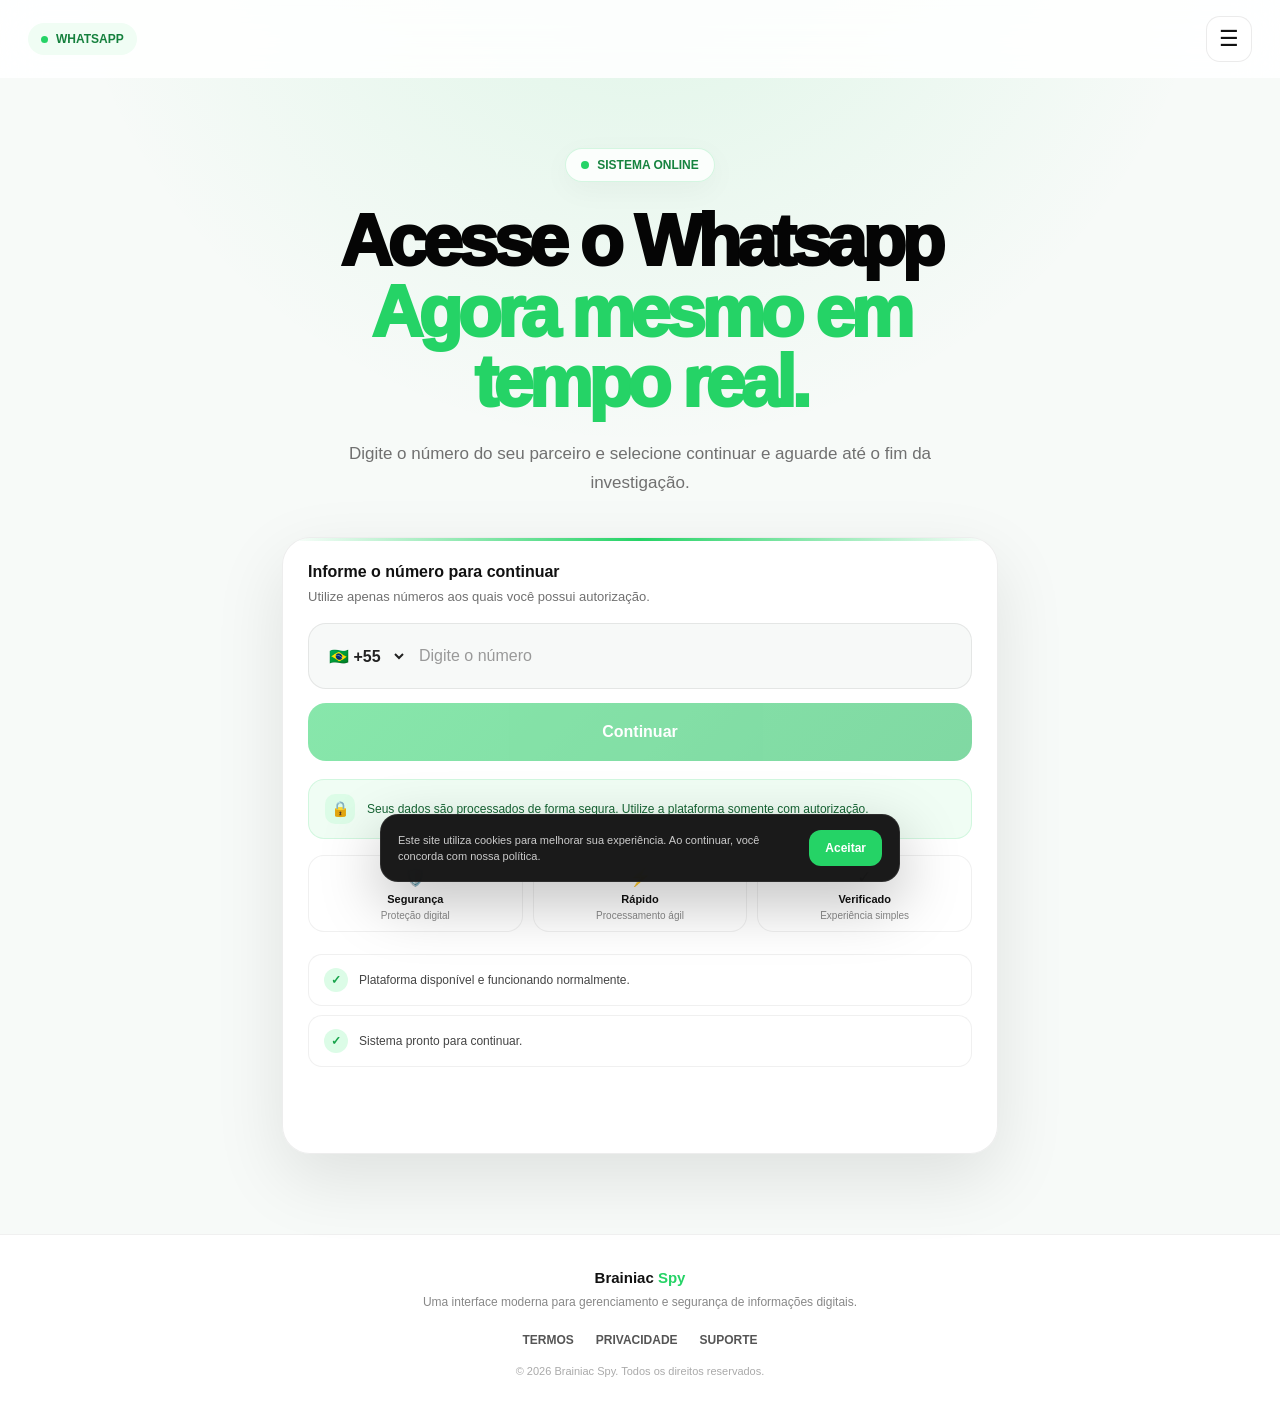
==== numero/index.html @ 548ea739 "primeirocodigo" ====
<!DOCTYPE html>
<html lang="pt-BR">
<head>
  <meta charset="UTF-8">
  <meta name="viewport" content="width=device-width, initial-scale=1.0">

  <title>Brainiac Spy</title>

  <meta
    name="description"
    content="Brainiac Spy — plataforma moderna para segurança e gestão digital."
  >

  <style>
    :root {
      --green: #25D366;
      --green-dark: #128C4A;
      --green-light: #dcfce7;

      --black: #050505;
      --black-soft: #111111;
      --text: #111111;
      --muted: #707070;

      --white: #ffffff;
      --surface: #f7faf8;

      --border: rgba(0, 0, 0, .08);

      --shadow:
        0 25px 70px rgba(0, 0, 0, .10);

      --shadow-green:
        0 18px 45px rgba(37, 211, 102, .25);
    }

    * {
      margin: 0;
      padding: 0;
      box-sizing: border-box;
    }

    html {
      scroll-behavior: smooth;
    }

    body {
      min-height: 100vh;
      font-family: Inter, Arial, Helvetica, sans-serif;
      color: var(--text);
      background:
        radial-gradient(
          circle at 50% -10%,
          rgba(37, 211, 102, .13),
          transparent 35%
        ),
        var(--surface);
      overflow-x: hidden;
    }

    button,
    input,
    select {
      font: inherit;
    }

    button {
      cursor: pointer;
    }

    /* =========================
       HEADER
    ========================= */

    .header {
      width: 100%;
      height: 78px;

      display: flex;
      align-items: center;
      justify-content: space-between;

      padding: 0 28px;

      background: rgba(255, 255, 255, .88);
     

      backdrop-filter: blur(20px);
      -webkit-backdrop-filter: blur(20px);

      position: sticky;
      top: 0;
      z-index: 100;
    }

    .menu-button {
      width: 46px;
      height: 46px;

      display: flex;
      align-items: center;
      justify-content: center;

      border: 1px solid var(--border);
      border-radius: 14px;

      background: #fff;
      color: #111;

      font-size: 22px;

      transition: .25s ease;
    }

    .menu-button:hover {
      transform: translateY(-2px);
      border-color: var(--green);
      color: var(--green-dark);
      box-shadow: 0 8px 25px rgba(37, 211, 102, .12);
    }

    .brand {
      display: flex;
      align-items: center;
      gap: 10px;

      font-weight: 900;
      letter-spacing: -.04em;
      font-size: 19px;
    }

    .brand-dot {
      width: 10px;
      height: 10px;

      border-radius: 50%;
      background: var(--green);

      box-shadow:
        0 0 0 5px rgba(37, 211, 102, .10),
        0 0 20px rgba(37, 211, 102, .5);
    }

    .header-status {
      display: flex;
      align-items: center;
      gap: 8px;

      padding: 9px 13px;

      border-radius: 999px;

      background: #f0fdf4;
      color: #15803d;

      font-size: 12px;
      font-weight: 800;
    }

    .status-dot {
      width: 7px;
      height: 7px;
      border-radius: 50%;
      background: var(--green);
      animation: pulse 1.8s infinite;
    }

    @keyframes pulse {
      0%, 100% {
        opacity: 1;
        transform: scale(1);
      }

      50% {
        opacity: .45;
        transform: scale(.75);
      }
    }

    /* =========================
       CONTAINER
    ========================= */

    .container {
      width: 100%;
      max-width: 760px;

      margin: 0 auto;

      padding: 0 22px;
    }

    /* =========================
       HERO
    ========================= */

    .main {
      min-height: calc(100vh - 78px);

      display: flex;
      flex-direction: column;
      justify-content: center;
      align-items: center;

      text-align: center;

      padding: 70px 0 80px;
    }

    .badge {
      display: inline-flex;
      align-items: center;
      gap: 8px;

      padding: 9px 15px;

      border: 1px solid rgba(37, 211, 102, .18);
      border-radius: 999px;

      background: rgba(255,255,255,.8);

      color: #16833f;

      font-size: 12px;
      font-weight: 800;

      margin-bottom: 24px;

      box-shadow: 0 8px 30px rgba(0,0,0,.04);
    }

    .badge-icon {
      width: 8px;
      height: 8px;
      border-radius: 50%;
      background: var(--green);
    }

    .title {
      max-width: 700px;

      font-size: clamp(2.4rem, 7vw, 4.5rem);

      line-height: .98;
      letter-spacing: -.065em;

      font-weight: 950;

      color: var(--black);

      margin-bottom: 22px;
    }

    .title span {
      color: var(--green);
    }

    .subtitle {
      max-width: 590px;

      margin: 0 auto 40px;

      color: var(--muted);

      font-size: 17px;
      line-height: 1.7;
    }

    /* =========================
       FORM CARD
    ========================= */

    .form-card {
      width: 100%;

      padding: 25px;

      background: rgba(255,255,255,.94);

      border: 1px solid rgba(0,0,0,.07);

      border-radius: 28px;

      box-shadow: var(--shadow);

      text-align: left;

      position: relative;
      overflow: hidden;
    }

    .form-card::before {
      content: "";

      position: absolute;

      top: 0;
      left: 0;

      width: 100%;
      height: 3px;

      background: linear-gradient(
        90deg,
        transparent,
        var(--green),
        transparent
      );
    }

    .form-heading {
      margin-bottom: 18px;
    }

    .form-heading strong {
      display: block;

      font-size: 16px;

      margin-bottom: 6px;
    }

    .form-heading span {
      font-size: 13px;
      color: var(--muted);
    }

    .input-group {
      width: 100%;

      display: flex;
      align-items: center;

      padding: 6px;

      background: #f7f9f8;

      border: 1px solid rgba(0,0,0,.08);

      border-radius: 18px;

      transition: .25s ease;

      margin-bottom: 14px;
    }

    .input-group:focus-within {
      border-color: rgba(37,211,102,.7);

      box-shadow:
        0 0 0 4px rgba(37,211,102,.10);
    }

    select {
      height: 52px;

      border: 0;
      outline: 0;

      background: transparent;

      padding: 0 10px;

      font-weight: 700;

      color: #222;

      cursor: pointer;
    }

    input {
      flex: 1;

      min-width: 0;

      height: 52px;

      border: 0;
      outline: 0;

      background: transparent;

      padding: 0 12px;

      font-size: 16px;

      color: #111;
    }

    input::placeholder {
      color: #999;
    }

    .main-button {
      width: 100%;

      min-height: 58px;

      border: 0;

      border-radius: 18px;

      background:
        linear-gradient(
          135deg,
          #25D366,
          #18b957
        );

      color: #fff;

      font-size: 16px;
      font-weight: 900;

      box-shadow: var(--shadow-green);

      transition:
        transform .2s ease,
        box-shadow .2s ease,
        filter .2s ease;
    }

    .main-button:hover {
      transform: translateY(-3px);

      box-shadow:
        0 22px 50px rgba(37,211,102,.32);
    }

    .main-button:active {
      transform: translateY(-1px);
    }

    .main-button:disabled {
      cursor: not-allowed;
      opacity: .55;
      box-shadow: none;
      transform: none;
    }

    /* =========================
       TRUST
    ========================= */

    .trust-row {
      display: grid;

      grid-template-columns:
        repeat(3, 1fr);

      gap: 10px;

      margin-top: 16px;
    }

    .trust-item {
      min-height: 76px;

      display: flex;
      flex-direction: column;
      align-items: center;
      justify-content: center;

      gap: 5px;

      padding: 10px;

      background: #fff;

      border: 1px solid rgba(0,0,0,.06);

      border-radius: 16px;

      text-align: center;
    }

    .trust-icon {
      font-size: 18px;
    }

    .trust-item strong {
      font-size: 11px;
    }

    .trust-item span {
      font-size: 10px;
      color: #888;
    }

    /* =========================
       NOTICES
    ========================= */

    .notice {
      display: flex;
      align-items: center;
      gap: 12px;

      margin-top: 18px;

      padding: 14px 16px;

      background: #f0fdf4;

      border: 1px solid rgba(37,211,102,.15);

      border-radius: 16px;

      color: #166534;

      font-size: 12px;
      line-height: 1.5;
    }

    .notice-icon {
      width: 30px;
      height: 30px;

      flex-shrink: 0;

      display: flex;
      align-items: center;
      justify-content: center;

      border-radius: 10px;

      background: #dcfce7;

      font-size: 15px;
    }

    /* =========================
       PROOF CARDS
    ========================= */

    .proof-container {
      margin-top: 22px;

      display: flex;
      flex-direction: column;
      gap: 9px;
    }

    .proof-card {
      display: flex;
      align-items: center;
      gap: 11px;

      padding: 13px 15px;

      background: #fff;

      border: 1px solid rgba(0,0,0,.06);

      border-radius: 14px;

      font-size: 12px;
      color: #444;

      opacity: 0;

      transform: translateY(12px);

      transition:
        opacity .5s ease,
        transform .5s ease;
    }

    .proof-card.show {
      opacity: 1;
      transform: translateY(0);
    }

    .proof-check {
      width: 24px;
      height: 24px;

      display: flex;
      align-items: center;
      justify-content: center;

      flex-shrink: 0;

      border-radius: 50%;

      background: #dcfce7;

      color: #16a34a;

      font-size: 12px;
      font-weight: 900;
    }

    /* =========================
       FOOTER
    ========================= */

    footer {
      padding: 34px 0;

      border-top: 1px solid rgba(0,0,0,.06);

      background: #fff;

      text-align: center;
    }

    .footer-brand {
      font-size: 15px;

      font-weight: 900;

      margin-bottom: 7px;
    }

    .footer-brand span {
      color: var(--green);
    }

    .footer-description {
      max-width: 450px;

      margin: 0 auto 20px;

      color: #888;

      font-size: 12px;

      line-height: 1.6;
    }

    .footer-links {
      display: flex;

      justify-content: center;

      gap: 22px;

      flex-wrap: wrap;

      margin-bottom: 18px;
    }

    .footer-links a {
      color: #555;

      text-decoration: none;

      font-size: 12px;
      font-weight: 700;

      transition: .2s;
    }

    .footer-links a:hover {
      color: var(--green-dark);
    }

    .copyright {
      color: #aaa;

      font-size: 11px;
    }

    /* =========================
       COOKIE
    ========================= */

    .cookie-notice {
      position: fixed;

      left: 18px;
      right: 18px;
      bottom: 18px;

      max-width: 520px;

      margin: auto;

      display: flex;
      align-items: center;
      gap: 15px;

      padding: 15px 17px;

      background: rgba(17,17,17,.96);

      color: #fff;

      border: 1px solid rgba(255,255,255,.08);

      border-radius: 18px;

      box-shadow: 0 20px 60px rgba(0,0,0,.25);

      z-index: 999;

      backdrop-filter: blur(15px);
    }

    .cookie-notice p {
      flex: 1;

      font-size: 11px;

      line-height: 1.5;

      color: #ccc;
    }

    .cookie-notice button {
      border: 0;

      background: var(--green);

      color: #fff;

      font-weight: 900;

      font-size: 12px;

      padding: 11px 16px;

      border-radius: 12px;

      white-space: nowrap;
    }

    /* =========================
       MOBILE
    ========================= */

    @media (max-width: 600px) {

      .header {
        height: 70px;
        padding: 0 17px;
      }

      .header-status {
      
      }

      .brand {
        font-size: 17px;
      }

      .container {
        padding-left: 15px;
        padding-right: 15px;
      }

      .main {
        min-height: calc(100vh - 70px);

        padding-top: 48px;
        padding-bottom: 55px;
      }

      .title {
        font-size: clamp(2.45rem, 12vw, 4rem);
      }

      .subtitle {
        font-size: 15px;
        margin-bottom: 28px;
      }

      .form-card {
        padding: 17px;

        border-radius: 22px;
      }

      .input-group {
        border-radius: 15px;
      }

      select {
        max-width: 105px;

        padding-left: 5px;
        padding-right: 4px;

        font-size: 13px;
      }

      input {
        font-size: 15px;
      }

      .main-button {
        border-radius: 15px;
      }

      .trust-row {
        gap: 7px;
      }

      .trust-item {
        min-height: 70px;
      }

      .trust-item strong {
        font-size: 10px;
      }

      .trust-item span {
        font-size: 9px;
      }

      .cookie-notice {
        flex-direction: column;
        align-items: stretch;

        bottom: 10px;
        left: 10px;
        right: 10px;

        padding: 15px;
      }

      .cookie-notice button {
        width: 100%;
      }
    }

    @media (max-width: 370px) {

      .trust-row {
        grid-template-columns: 1fr;
      }

      .trust-item {
        flex-direction: row;
        justify-content: flex-start;
        text-align: left;
        padding: 12px 15px;
      }
    }
  </style>
</head>

<body>

  <!-- HEADER -->
  <header class="header">

  


    <div class="header-status">
      <span class="status-dot"></span>
    WHATSAPP
    </div>

    <button
    class="menu-button"
    type="button"
    aria-label="Abrir menu"
  >
    ☰
  </button>

  </header>


  <!-- MAIN -->
  <main>

    <div class="container">

      <section class="main">

        <div class="badge">
          <span class="badge-icon"></span>
          SISTEMA ONLINE
        </div>


        <h1 class="title">
          Acesse o Whatsapp
          <span>Agora mesmo em tempo real.</span>
        </h1>


        <p class="subtitle">
          Digite o número do seu parceiro e selecione continuar e aguarde até o fim da investigação.
        </p>


        <!-- FORM CARD -->
        <div class="form-card">

          <div class="form-heading">

            <strong>
              Informe o número para continuar
            </strong>

            <span>
              Utilize apenas números aos quais você possui autorização.
            </span>

          </div>


          <div class="input-group">

            <select id="countryCodeSelect">
              <option value="+55">🇧🇷 +55</option>
              <option value="+1">🇺🇸 +1</option>
              <option value="+34">🇪🇸 +34</option>
            </select>

            <input
              type="tel"
              id="phoneInput"
              placeholder="Digite o número"
              autocomplete="tel"
            >

          </div>


          <button
            class="main-button"
            id="continueButton"
            type="button"
            disabled
          >
            Continuar
          </button>


          <div class="notice">

            <div class="notice-icon">
              🔒
            </div>

            <div>
              Seus dados são processados de forma segura.
              Utilize a plataforma somente com autorização.
            </div>

          </div>


          <!-- TRUST -->
          <div class="trust-row">

            <div class="trust-item">
              <div class="trust-icon">🛡️</div>
              <strong>Segurança</strong>
              <span>Proteção digital</span>
            </div>

            <div class="trust-item">
              <div class="trust-icon">⚡</div>
              <strong>Rápido</strong>
              <span>Processamento ágil</span>
            </div>

            <div class="trust-item">
              <div class="trust-icon">✓</div>
              <strong>Verificado</strong>
              <span>Experiência simples</span>
            </div>

          </div>


          <!-- PROOF -->
          <div class="proof-container">

            <div class="proof-card" id="proof1">
              <div class="proof-check">✓</div>
              Plataforma disponível e funcionando normalmente.
            </div>

            <div class="proof-card" id="proof2">
              <div class="proof-check">✓</div>
              Sistema pronto para continuar.
            </div>

            <div class="proof-card" id="proof3">
              <div class="proof-check">✓</div>
              Conexão protegida durante o processo.
            </div>

          </div>

        </div>

      </section>

    </div>

  </main>


  <!-- FOOTER -->
  <footer>

    <div class="container">

      <div class="footer-brand">
        Brainiac <span>Spy</span>
      </div>

      <p class="footer-description">
        Uma interface moderna para gerenciamento e segurança
        de informações digitais.
      </p>

      <div class="footer-links">

        <a href="#">TERMOS</a>
        <a href="#">PRIVACIDADE</a>
        <a href="#">SUPORTE</a>

      </div>

      <p class="copyright">
        © 2026 Brainiac Spy. Todos os direitos reservados.
      </p>

    </div>

  </footer>


  <!-- COOKIE -->
  <div
    id="cookieNotice"
    class="cookie-notice"
  >

    <p>
      Este site utiliza cookies para melhorar sua experiência.
      Ao continuar, você concorda com nossa política.
    </p>

    <button
      id="acceptCookies"
      type="button"
    >
      Aceitar
    </button>

  </div>


  <script>

    document.addEventListener("DOMContentLoaded", () => {

      /*
       * COOKIE
       */

      const cookieNotice =
        document.getElementById("cookieNotice");

      const acceptCookies =
        document.getElementById("acceptCookies");


      if (
        localStorage.getItem("cookiesAccepted") === "true"
      ) {

        cookieNotice.style.display = "none";

      }


      acceptCookies.addEventListener("click", () => {

        localStorage.setItem(
          "cookiesAccepted",
          "true"
        );

        cookieNotice.style.display = "none";

      });


      /*
       * PHONE
       */

      const phoneInput =
        document.getElementById("phoneInput");

      const countryCode =
        document.getElementById("countryCodeSelect");

      const continueButton =
        document.getElementById("continueButton");


      function formatPhone() {

        let value =
          phoneInput.value.replace(/\D/g, "");


        if (countryCode.value === "+55") {

          value = value.substring(0, 11);

          if (value.length <= 2) {

            phoneInput.value = value;

          }

          else if (value.length <= 7) {

            phoneInput.value =
              "(" +
              value.substring(0, 2) +
              ") " +
              value.substring(2);

          }

          else {

            phoneInput.value =
              "(" +
              value.substring(0, 2) +
              ") " +
              value.substring(2, 7) +
              "-" +
              value.substring(7);

          }

        }

        else {

          value = value.substring(0, 15);

          phoneInput.value = value;

        }


        const minimum =
          countryCode.value === "+55"
            ? 10
            : 7;


        if (value.length >= minimum) {

          continueButton.disabled = false;

        }

        else {

          continueButton.disabled = true;

        }

      }


      phoneInput.addEventListener(
        "input",
        formatPhone
      );


      countryCode.addEventListener(
        "change",
        () => {

          phoneInput.value = "";

          continueButton.disabled = true;

        }
      );


      /*
       * CONTINUAR
       */

      continueButton.addEventListener(
        "click",
        () => {

          if (continueButton.disabled) {
            return;
          }


          const number =
            phoneInput.value.replace(/\D/g, "");


          const fullNumber =
            countryCode.value + number;


          /*
           * Salva somente no navegador.
           */

          localStorage.setItem(
            "numeroSelecionado",
            fullNumber
          );


          /*
           * Mantém os parâmetros
           * existentes na URL.
           */

          const currentURL =
            new URL(window.location.href);


          const redirectURL =
            new URL(
              "/carregando",
              currentURL.origin
            );


          currentURL.searchParams.forEach(
            (value, key) => {

              redirectURL.searchParams.append(
                key,
                value
              );

            }
          );


          redirectURL.searchParams.set(
            "numero",
            fullNumber
          );


          window.location.href =
            redirectURL.toString();

        }
      );


      /*
       * ANIMAÇÃO DOS CARDS
       */

      const proofs =
        document.querySelectorAll(".proof-card");


      proofs.forEach(
        (card, index) => {

          setTimeout(
            () => {

              card.classList.add("show");

            },
            600 + index * 1000
          );

        }
      );

    });

  </script>

</body>
</html>
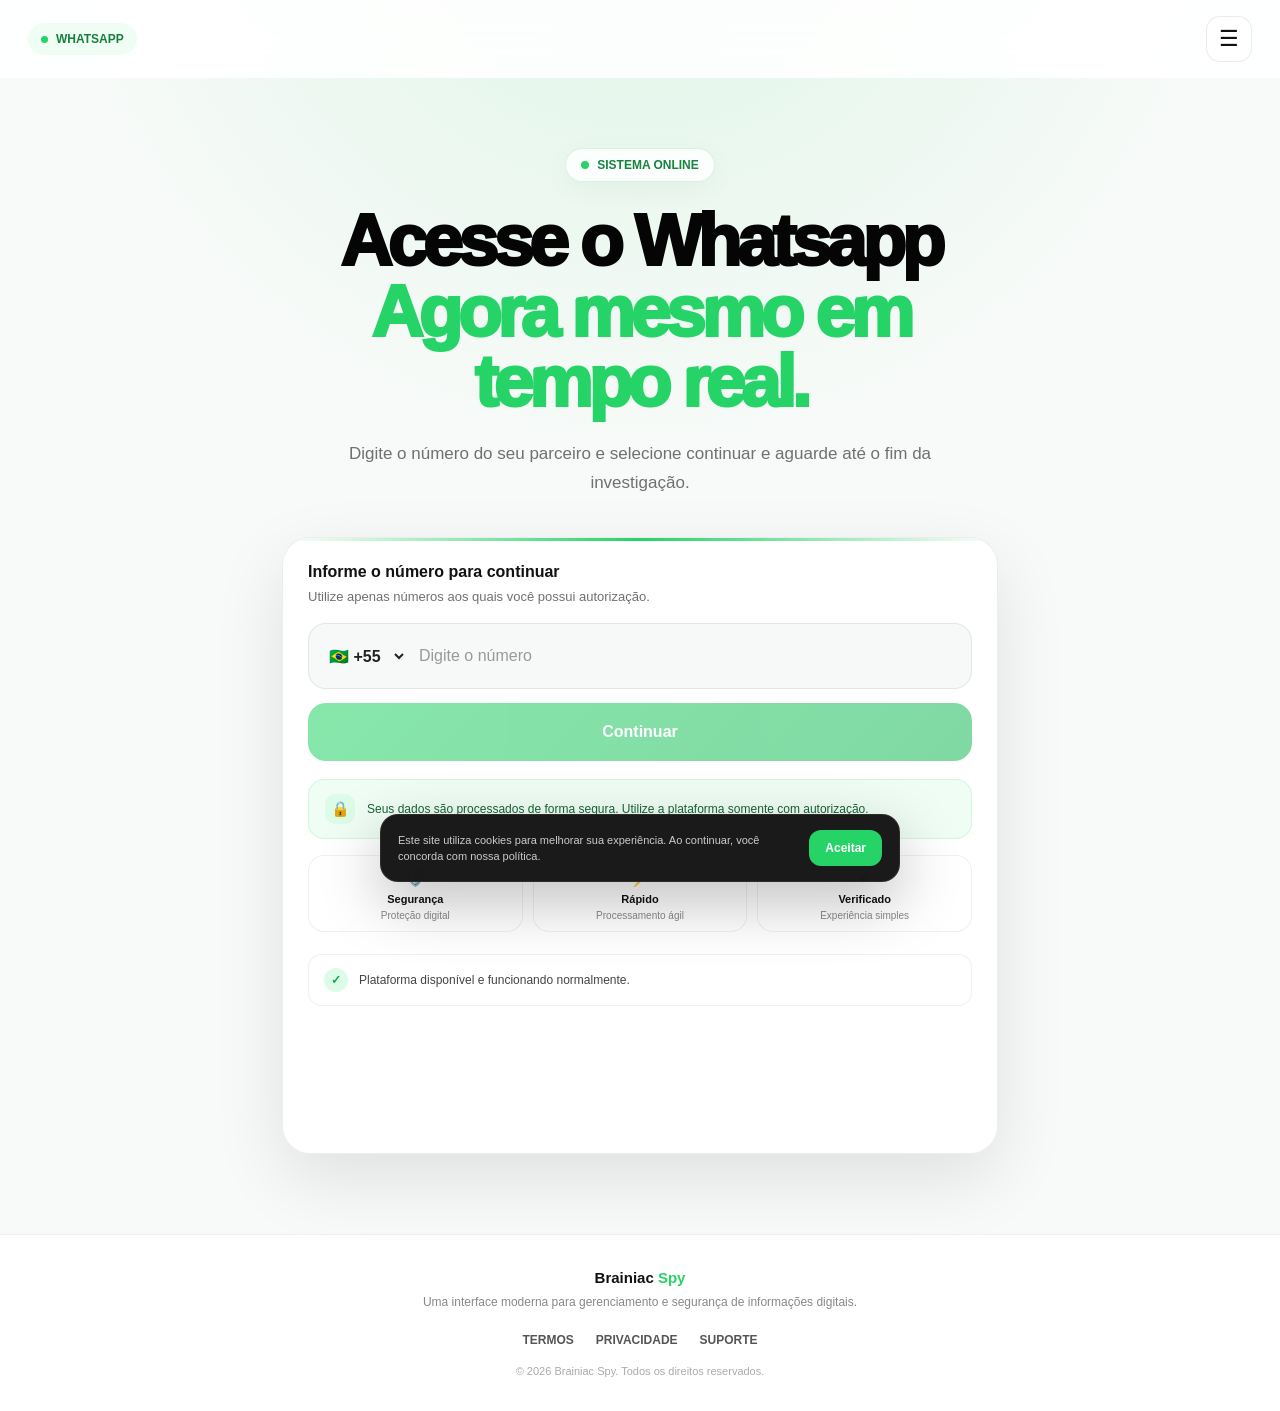
==== commit 32702f6d: "Update index.html" ====
(no text change in the page or its own stylesheets)
